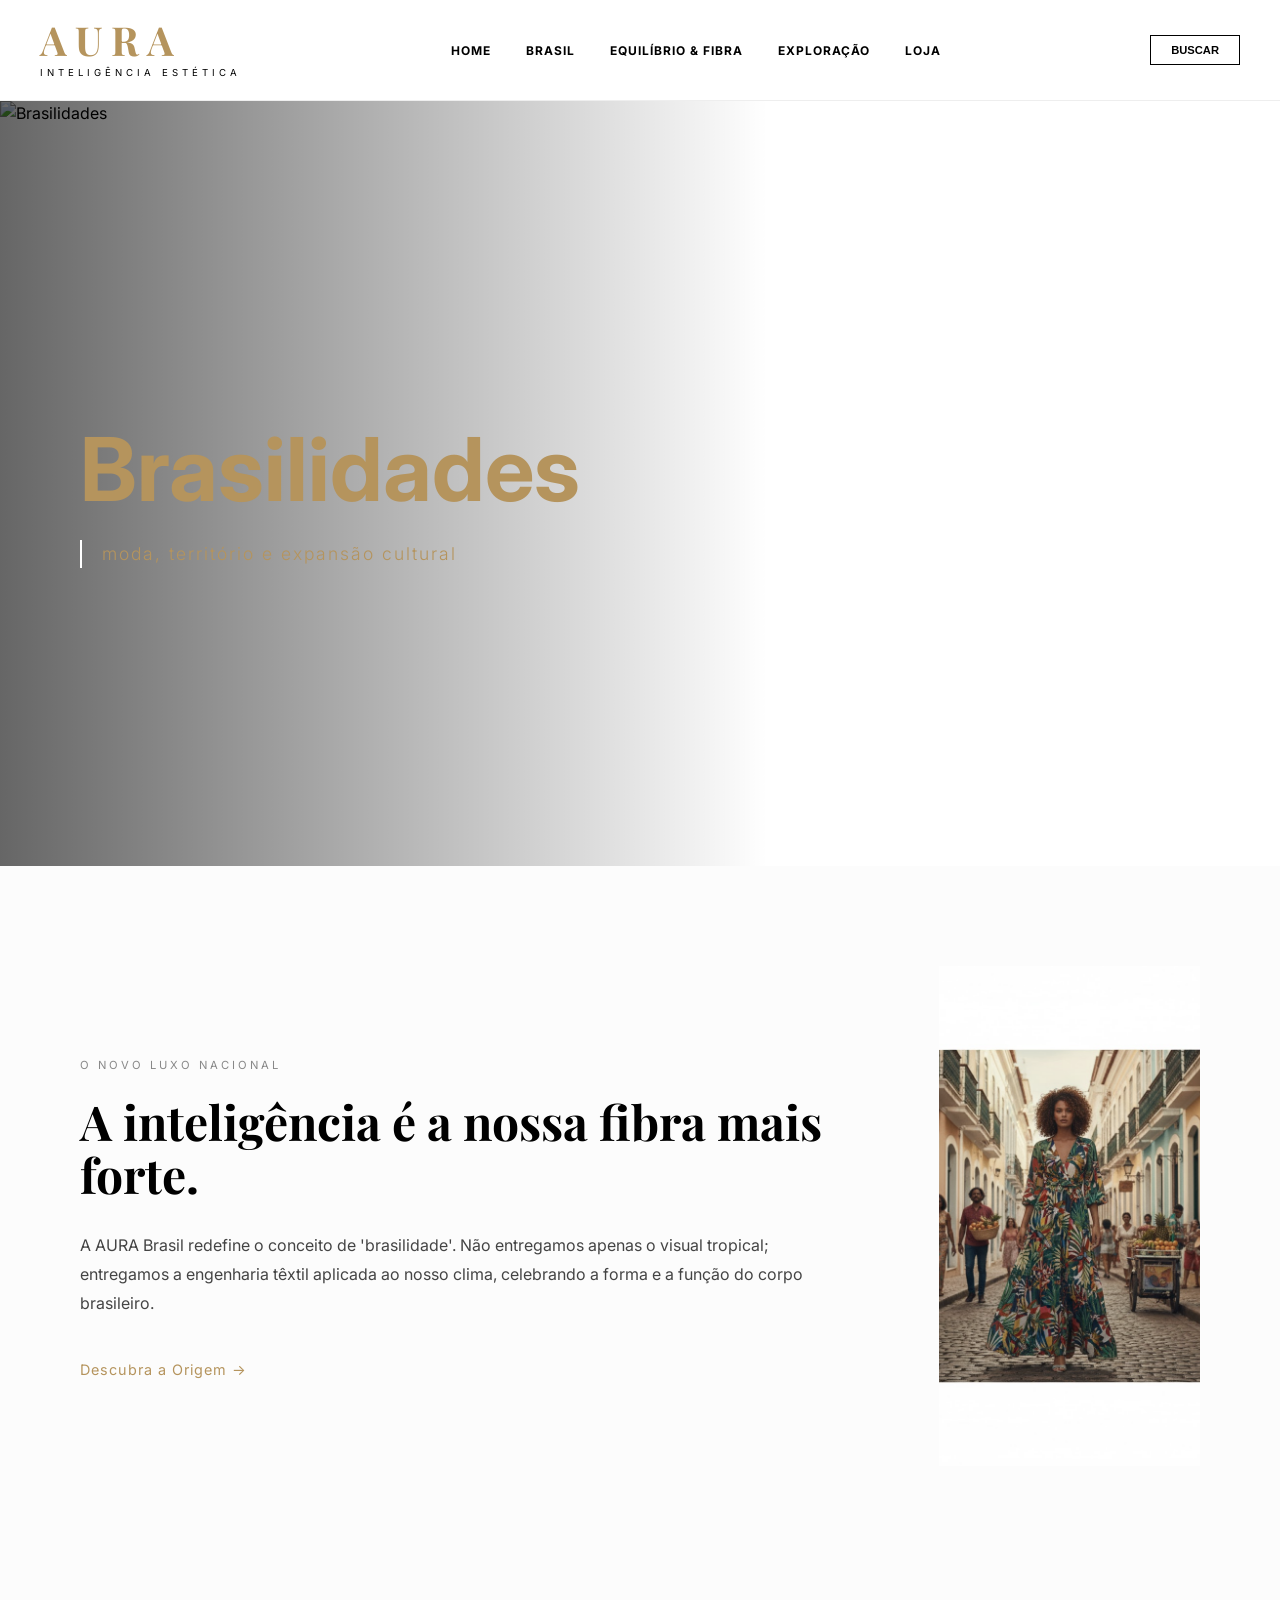
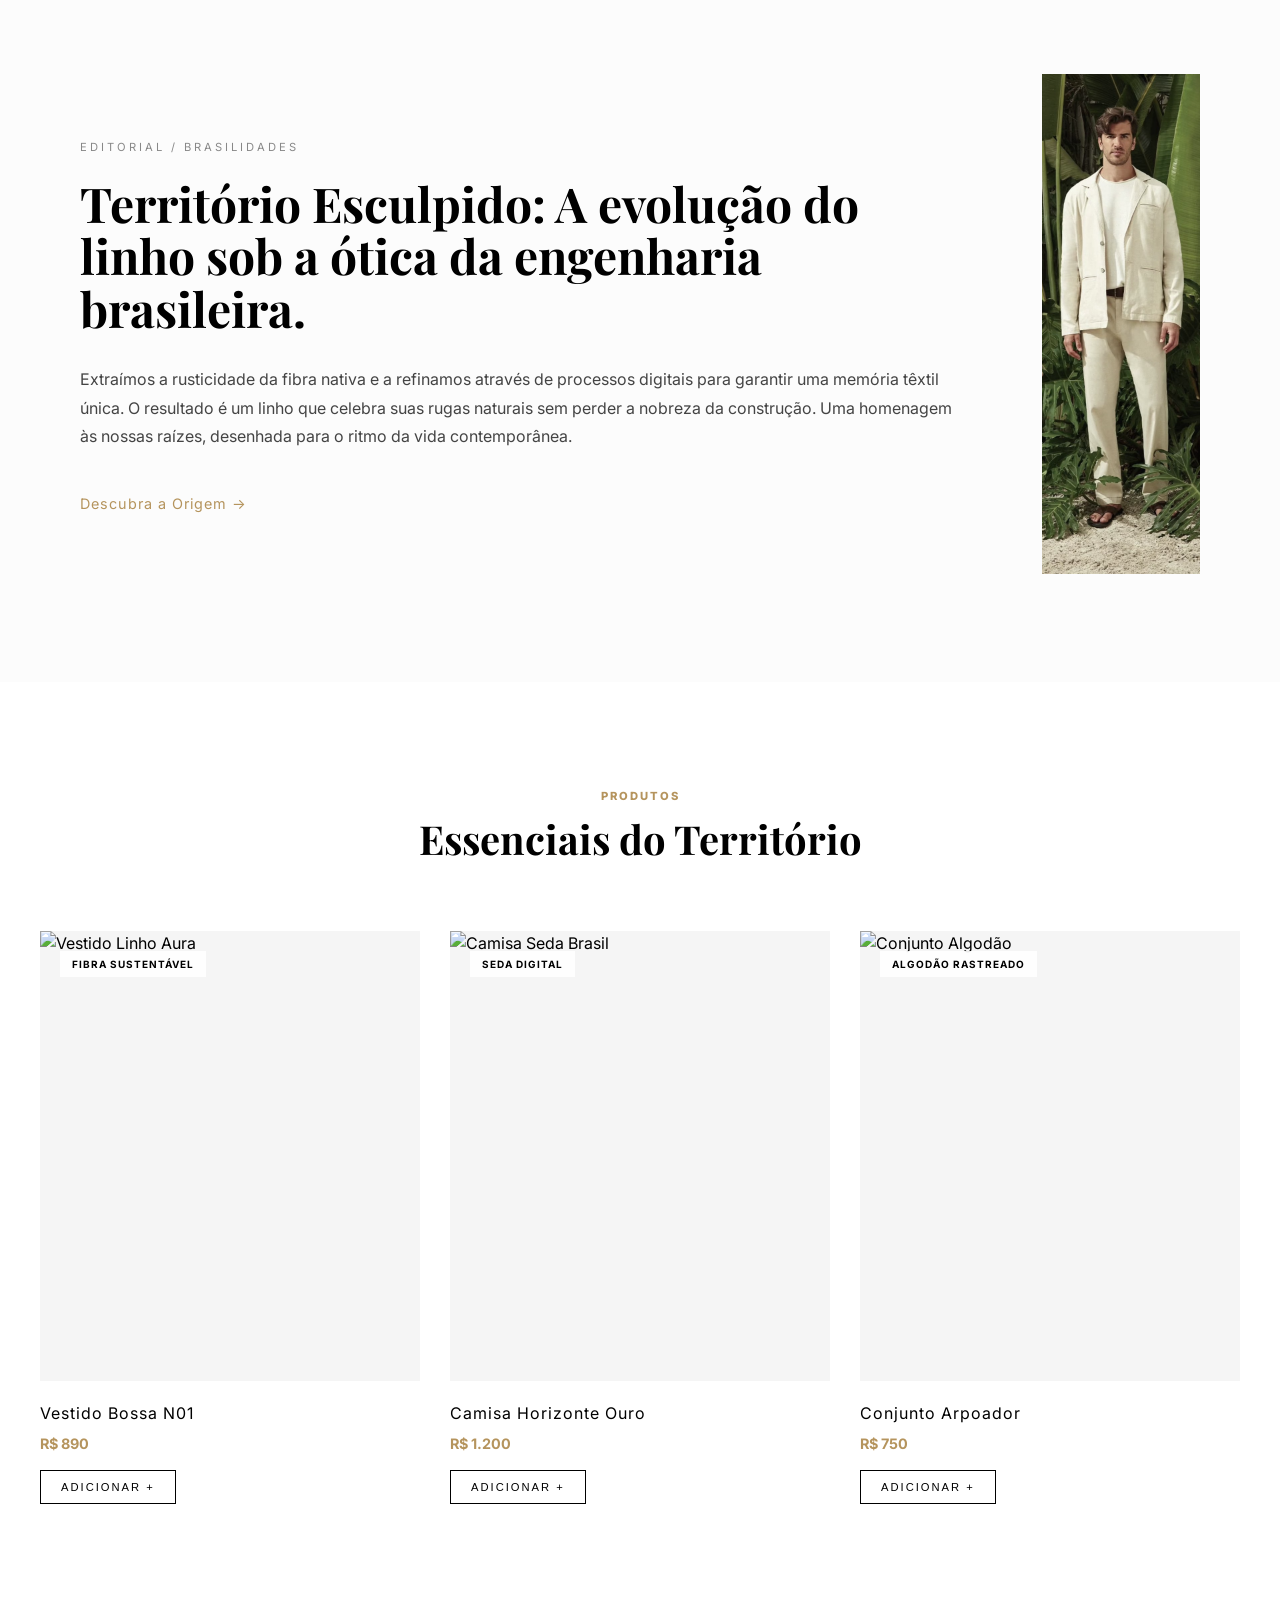
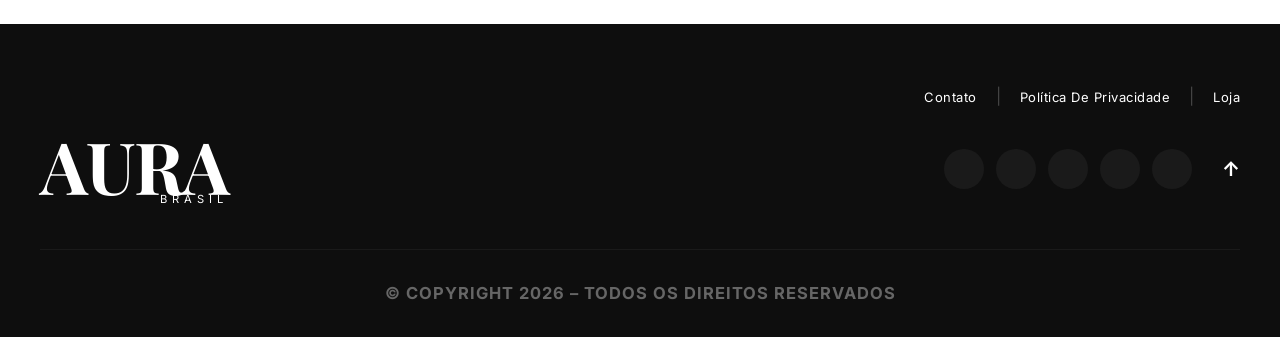
==== seção/brasil.html @ c64dac4e "Versão local atual" ====
<!DOCTYPE html>
<html lang="pt-BR">
<head>
    <meta charset="UTF-8">
    <meta name="viewport" content="width=device-width, initial-scale=1.0">
    <meta name="description" content="AURA - Moda Global, Inteligência e Estilo">
    <title>AURA | Moda & Inteligência Global</title>
    
    <link href="https://fonts.googleapis.com/css2?family=Inter:wght@300;400;700&family=Playfair+Display:wght@700&display=swap" rel="stylesheet">
    <link rel="stylesheet" href="../css/style.css">
</head>
<body>

    <header class="cabecalho-principal">
        <div class="container-menu">
            <div class="logotipo">
                <h1>AURA</h1>
                <span>INTELIGÊNCIA ESTÉTICA</span>
            </div>
            
            <nav class="navegacao-principal">
                <ul>
                    <li><a href="../index.html">HOME</a></li>
                    <li><a href="brasil.html">BRASIL</a></li>
                    <li><a href="#saude">EQUILÍBRIO & FIBRA</a></li>
                    <li><a href="#exploracao">EXPLORAÇÃO</a></li>
                    <li><a href="#loja" class="link-loja">LOJA</a></li>
                </ul>
            </nav>

            <div class="acoes-cabecalho">
                <button class="botao-busca">BUSCAR</button>
            </div>
        </div>
    </header>

  <section class="porta-entrada-brasil">
    <div class="img-container-brasil">
        <img src="../img/Brasilidades.jpg" alt="Brasilidades" class="img-fundo-brasil">
        <div class="overlay-editorial"></div>
    </div>

    <div class="conteudo-entrada-editorial">
        
        <h1 class="titulo-brasil">Brasilidades</h1>
        <p class="subtitulo-brasil">Moda, território e expansão cultural</p>
    </div>
</section>

<section class="secao-manifesto-br">
    <div class="container-manifesto">
        <div class="col-texto">
            <span class="label">O NOVO LUXO NACIONAL</span>
            <h2>A inteligência é a nossa fibra mais forte.</h2>
            <p>A AURA Brasil redefine o conceito de 'brasilidade'. Não entregamos apenas o visual tropical; entregamos a engenharia têxtil aplicada ao nosso clima, celebrando a forma e a função do corpo brasileiro.</p>
            <a href="#" class="link-explorar">Descubra a Origem →</a>
        </div>
        <div class="col-imagem-detalhe">
            <img src="../img/trabalho2-brasil.jpg" alt="Detalhe da trama Aura">
        </div>
    </div>
</section>
<section class="secao-manifesto-br">
    <div class="container-manifesto">
        <div class="col-texto">
            <span class="label">EDITORIAL / BRASILIDADES</span>
            <h2>Território Esculpido: A evolução do linho sob a ótica da engenharia brasileira.</h2>
            <p>Extraímos a rusticidade da fibra nativa e a refinamos através de processos digitais para garantir uma memória têxtil única. O resultado é um linho que celebra suas rugas naturais sem perder a nobreza da construção. Uma homenagem às nossas raízes, desenhada para o ritmo da vida contemporânea.</p>
            <a href="#" class="link-explorar">Descubra a Origem →</a>
        </div>
        <div class="col-imagem-detalhe">
            <img src="../img/trabalho1-brasil.jpg" alt="Detalhe da trama Aura">
        </div>
    </div>
</section>
<section class="vitrine-brasil">
    <header class="cabecalho-vitrine">
        <span class="etiqueta">PRODUTOS</span>
        <h2>Essenciais do Território</h2>
    </header>

    <div class="grade-produtos">
        <div class="card-produto">
            <div class="imagem-wrapper">
                <img src="../img/produto-linho.jpg" alt="Vestido Linho Aura">
                <span class="tag-tecnologia">Fibra Sustentável</span>
            </div>
            <div class="info-produto">
                <h3>Vestido Bossa N01</h3>
                <p class="preco">R$ 890</p>
                <button class="btn-adicionar">ADICIONAR +</button>
            </div>
        </div>

        <div class="card-produto">
            <div class="imagem-wrapper">
                <img src="../img/produto-seda.jpg" alt="Camisa Seda Brasil">
                <span class="tag-tecnologia">Seda Digital</span>
            </div>
            <div class="info-produto">
                <h3>Camisa Horizonte Ouro</h3>
                <p class="preco">R$ 1.200</p>
                <button class="btn-adicionar">ADICIONAR +</button>
            </div>
        </div>

        <div class="card-produto">
            <div class="imagem-wrapper">
                <img src="../img/produto-algodao.jpg" alt="Conjunto Algodão">
                <span class="tag-tecnologia">Algodão Rastreado</span>
            </div>
            <div class="info-produto">
                <h3>Conjunto Arpoador</h3>
                <p class="preco">R$ 750</p>
                <button class="btn-adicionar">ADICIONAR +</button>
            </div>
        </div>
    </div>
</section>
    














<footer class="rodape-aura">
    <div class="container-superior-rodape">
        <nav class="links-auxiliares">
            <a href="#">Contato</a>
            <span class="divisor">|</span>
            <a href="#">Política De Privacidade</a>
            <span class="divisor">|</span>
            <a href="#">Loja</a>
        </nav>
    </div>

    <div class="container-principal-rodape">
        <div class="logo-rodape-fundo">
            <h2 class="logo-aura">AURA</h2>
            <span class="sub-logo">BRASIL</span>
        </div>

        <div class="sociais-e-topo">
            <div class="icones-sociais">
                <a href="#" class="circulo-social"><i class="fab fa-facebook-f"></i></a>
                <a href="#" class="circulo-social"><i class="fab fa-twitter"></i></a>
                <a href="#" class="circulo-social"><i class="fab fa-pinterest-p"></i></a>
                <a href="#" class="circulo-social"><i class="fab fa-instagram"></i></a>
                <a href="#" class="circulo-social"><i class="fab fa-tumblr"></i></a>
            </div>
            <a href="index.html" class="seta-topo">↑</a>
        </div>
    </div>

    <div class="copyright-bazaar">
        <h2>© COPYRIGHT 2026 – TODOS OS DIREITOS RESERVADOS </h2>
        
</footer>
</body>
---- css/style.css ----
:root {
    --ouro: #b5945d;
    --preto: #000000;
    --branco: #ffffff;
    --cinza-suave: #f9f9f9;
    --fonte-serif: 'Playfair Display', serif;
    --fonte-sans: 'Inter', sans-serif;
}

* {
    margin: 0;
    padding: 0;
    box-sizing: border-box;
}

html {
    scroll-behavior: smooth;
}

body {
    background-color: var(--branco);
    font-family: var(--fonte-sans);
    color: var(--preto);
    line-height: 1.6;
}

/* CABEÇALHO  */
.cabecalho-principal {
    background-color: var(--branco);
    border-bottom: 1px solid #eeeeee;
    padding: 20px 0;
    position: sticky;
    top: 0;
    z-index: 1000;
}

.container-menu {
    max-width: 1400px;
    margin: 0 auto;
    display: flex;
    justify-content: space-between;
    align-items: center;
    padding: 0 40px;
}

.logotipo h1 {
    font-family: var(--fonte-serif);
    font-size: 2.5rem;
    letter-spacing: 8px;
    color: var(--ouro);
    line-height: 1;
}

.logotipo span {
    font-size: 0.6rem;
    letter-spacing: 4px;
    display: block;
    color: var(--preto);
    text-align: center;
    margin-top: 5px;
}

.navegacao-principal ul {
    display: flex;
    list-style: none;
    gap: 35px;
}

.navegacao-principal a {
    text-decoration: none;
    color: var(--preto);
    font-size: 0.75rem;
    font-weight: 700;
    letter-spacing: 1px;
    transition: 0.3s;
}

.navegacao-principal a:hover {
    color: var(--ouro);
}

.botao-busca {
    background: none;
    border: 1px solid var(--preto);
    padding: 8px 20px;
    font-size: 0.7rem;
    font-weight: 700;
    cursor: pointer;
}

/* VÍDEO DE ENTRADA*/
.porta-entrada {
    position: relative;
    height: 90vh;
    width: 100%;
    overflow: hidden;
    display: flex;
    align-items: center; 
    justify-content: flex-start; 
}


.video-container {
    position: absolute;
    top: 0;
    left: 0;
    width: 100%;
    height: 100%;
    z-index: -1;
}

.video-fundo {
    width: 100%;
    height: 100%;
    object-fit: cover;
}

.camada-escura {
    position: absolute;
    top: 0;
    left: 0;
    width: 100%;
    height: 100%;
    background: linear-gradient(to right, rgba(5, 5, 5, 0.8) 0%, rgba(0, 0, 0, 0) 100%);
}

.conteudo-entrada {
    max-width: 1400px;
    margin: 0;
    padding: 0 80px; 
    width: 100%;
    display: flex;
    flex-direction: column;
    align-items: flex-start; 
    text-align: left;
    z-index: 2;
}
.lema-aura {
    align-self: flex-start;
}


.lema-aura {
    font-size: clamp(3rem, 10vw, 5.5rem);
    font-weight: 900;
    line-height: 0.85;
    letter-spacing: -3px;
    text-transform: uppercase;
    color: #b5945d;
}

.tagline {
    font-size: 1.2rem;
    color: var(--ouro);
    margin-top: 20px;
    color: #f5f2f2;
}

/* --- SEÇÃO HISTÓRIA --- */
.secao-historia {
    padding: 120px 40px;
    background-color: var(--branco);
}

.container-historia {
    max-width: 1200px;
    margin: 0 auto;
    display: flex;
    gap: 100px;
    align-items: center;
}

.imagens-historia {
    position: relative;
    width: 500px;
    height: 550px;
    flex-shrink: 0;
}

.imagens-historia img {
    position: absolute;
    object-fit: cover;
    display: block;
}

.foto-maior {
    width: 400px !important;
    height: 500px !important;
    top: 0;
    left: 0;
    z-index: 1;
    background-color: #eee;
}

.foto-menor {
    width: 280px !important;
    height: 380px !important;
    bottom: 0;
    right: 0;
    z-index: 2;
    border: 15px solid var(--branco);
    box-shadow: 0 20px 50px rgba(0,0,0,0.1);
    background-color: #ddd;
}

.titulo-sessao {
    font-family: var(--fonte-serif);
    font-size: 3.5rem;
    line-height: 1;
    margin-bottom: 30px;
}

.paragrafo-historia {
    color: #444;
    margin-bottom: 20px;
    font-size: 1.1rem;
}

.link-historia {
    text-decoration: none;
    color: var(--preto);
    font-weight: 700;
    border-bottom: 2px solid var(--ouro);
    padding-bottom: 5px;
}

/* GRADE DE REVISTA */
.grade-revista {
    max-width: 1400px;
    margin: 100px auto;
    display: grid;
    grid-template-columns: 1.6fr 1fr;
    gap: 80px;
    padding: 0 40px;
}

.artigo-principal {
    display: flex;
    flex-direction: column; 
}

.moldura-imagem {
    width: 100%;
    margin-bottom: 30px;
}

.moldura-imagem img {
    width: 100%;
    height: auto;
    display: block;
}

.etiqueta {
    font-size: 0.7rem;
    font-weight: 800;
    color: var(--ouro);
    letter-spacing: 2px;
    text-transform: uppercase;
    margin-bottom: 15px;
}

.titulo-destaque {
    font-family: var(--fonte-serif);
    font-size: clamp(2.5rem, 5vw, 4rem);
    line-height: 1;
    margin-bottom: 20px;
}

.resumo {
    font-size: 1.2rem;
    color: #333;
    margin-bottom: 30px;
}

.acoes-artigo {
    display: flex;
    gap: 20px;
}

.botao-ler, .botao-compra {
    padding: 15px 35px;
    font-size: 0.8rem;
    font-weight: 700;
    text-decoration: none;
    transition: 0.3s;
}

.botao-ler {
    border: 1px solid var(--preto);
    color: var(--preto);
}

.botao-ler:hover {
    background: var(--preto);
    color: var(--branco);
}

.botao-compra {
    background: var(--ouro);
    color: var(--branco);
}

/* --- BARRA LATERAL --- */
.barra-lateral {
    border-left: 1px solid #eeeeee;
    padding-left: 50px;
}

.artigo-secundario {
    margin-bottom: 50px;
    padding-bottom: 30px;
    border-bottom: 1px solid #f0f0f0;
}

.artigo-secundario:last-child {
    border: none;
}

.artigo-secundario h3 {
    font-family: var(--fonte-serif);
    font-size: 1.6rem;
    margin: 10px 0;
}

.artigo-secundario p {
    font-size: 0.95rem;
    color: #666;
    margin-bottom: 10px;
}
.card-editorial {
    background: #fff;
    max-width: 350px;
}

.porta-entrada-brasil {
    position: relative;
    height: 85vh; /* Quase a tela toda para dar impacto */
    width: 100%;
    display: flex;
    align-items: center; /* Centraliza verticalmente */
    justify-content: flex-start; /* Alinha o texto na ESQUERDA */
    overflow: hidden;
}

.img-container-brasil {
    position: absolute;
    top: 0; left: 0;
    width: 100%; height: 100%;
    z-index: 1;
}

.img-fundo-brasil {
    width: 100%;
    height: 100%;
    object-fit: cover; /* Garante que a foto preencha tudo sem achatar */
    object-position: center;
}

/* Camada de escurecimento degradê (mais chique que cor sólida) */
.overlay-editorial {
    position: absolute;
    top: 0; left: 0;
    width: 100%; height: 100%;
    background: linear-gradient(90deg, rgba(0,0,0,0.6) 0%, rgba(0,0,0,0) 60%);
    z-index: 2;
}

.conteudo-entrada-editorial {
    position: relative;
    z-index: 3;
    padding-left: 80px; /* Recuo lateral para o texto não colar na borda */
    max-width: 700px;
    color:#b5945d;
}

.etiqueta-brasil {
    font-size: 0.75rem;
    letter-spacing: 4px;
    text-transform: uppercase;
    color: var(--ouro); /* Um detalhe em dourado aqui fica chique */
    margin-bottom: 15px;
    display: block;
}

.titulo-brasil {
    --fonte-serif: 'Playfair Display', serif;
    --fonte-sans: 'Inter', sans-serif;
    font-size: 5.5rem; /* Grande como uma manchete */
   titulo-brasil-ouro {
    font-family: 'Playfair Display', serif;
    font-size: 6rem;
    color: #b5945d; /* Seu dourado da paleta */
    line-height: 0.9;
    margin-bottom: 20px;
    
    /* O SEGREDO: Uma sombra interna e externa para dar leitura */
    text-shadow: 
        2px 2px 4px rgba(0, 0, 0, 0.3), /* Sombra suave para destacar do fundo claro */
        0px 0px 15px rgba(181, 148, 93, 0.2); /* Um brilho dourado sutil em volta */
    
    /* Refino extra */
    font-weight: 700;
    letter-spacing: -2px;
}

/* Ajuste na Camada Escura para o Dourado brilhar */
}

.subtitulo-brasil {
    font-size: 1.1rem;
    letter-spacing: 2px;
    font-weight: 300;
    text-transform: lowercase; /* Estilo editorial minimalista */
    border-left: 2px solid var(--branco);
    padding-left: 20px;
}
.secao-manifesto-br {
    padding: 100px 80px;
    background-color: #fcfcfc; 
    display: flex;
    justify-content: center;
    
}

.container-manifesto {
    max-width: 1200px;
    display: flex;
    grid-template-columns: 1fr 1fr;
    gap: 80px;
    align-items: center;
}

.label {
    font-size: 0.7rem;
    letter-spacing: 3px;
    color: #888;
    display: block;
    margin-bottom: 20px;
}

.col-texto h2 {
    font-family: 'Playfair Display', serif;
    font-size: 3rem;
    color: #000;
    line-height: 1.1;
    margin-bottom: 30px;
}

.col-texto p {
    font-family: 'Inter', sans-serif;
    line-height: 1.8;
    color: #444;
    margin-bottom: 40px;
}

.link-explorar {
    text-decoration: none;
    color: #b5945d; /
    font-weight: 700;
    letter-spacing: 1px;
    font-size: 0.9rem;
}

.col-imagem-detalhe img {
    width: 100%;
    height: 500px;
    object-fit: cover;
    filter: grayscale(30%); 
}




.vitrine-brasil {
    padding: 100px 40px;
    background-color: #ffffff;
}

.cabecalho-vitrine {
    text-align: center;
    margin-bottom: 60px;
}

.cabecalho-vitrine h2 {
    font-family: 'Playfair Display', serif;
    font-size: 2.5rem;
    color: #000;
}

.grade-produtos {
    display: grid;
    grid-template-columns: repeat(auto-fit, minmax(300px, 1fr));
    gap: 30px;
    max-width: 1400px;
    margin: 0 auto;
}

.card-produto {
    position: relative;
    transition: transform 0.4s ease;
}

.imagem-wrapper {
    position: relative;
    height: 450px;
    overflow: hidden;
    background-color: #f5f5f5;
}

.imagem-wrapper img {
    width: 100%;
    height: 100%;
    object-fit: cover;
    transition: transform 0.6s ease;
}

/* Efeito de zoom na imagem ao passar o mouse */
.card-produto:hover .imagem-wrapper img {
    transform: scale(1.05);
}

.tag-tecnologia {
    position: absolute;
    top: 20px;
    left: 20px;
    background: rgba(255, 255, 255, 0.9);
    color: #000;
    padding: 5px 12px;
    font-size: 10px;
    letter-spacing: 1px;
    text-transform: uppercase;
    font-weight: 700;
}

.info-produto {
    padding: 20px 0;
    text-align: left;
}

.info-produto h3 {
    font-size: 1rem;
    font-weight: 400;
    margin-bottom: 5px;
    letter-spacing: 1px;
}

.preco {
    color: var(--ouro);
    font-weight: 700;
    font-size: 0.9rem;
}

.btn-adicionar {
    margin-top: 15px;
    background: none;
    border: 1px solid #000;
    padding: 10px 20px;
    font-size: 0.7rem;
    letter-spacing: 2px;
    cursor: pointer;
    transition: 0.3s;
}

.btn-adicionar:hover {
    background: #000;
    color: #fff;
}














































.rodape-aura {
    background-color: #0e0e0e; /* Um preto levemente suavizado como na imagem */
    padding: 60px 40px 30px;
    color: #ffffff;
    font-family: 'Inter', sans-serif;
}

/* Links do Topo do Rodapé */
.container-superior-rodape {
    max-width: 1400px;
    margin: 0 auto;
    display: flex;
    justify-content: flex-end; /* Alinha os links à direita */
    margin-bottom: 20px;
}

.links-auxiliares a {
    color: #ffffff;
    text-decoration: none;
    font-size: 13px;
    letter-spacing: 0.5px;
}

.divisor {
    color: #444;
    margin: 0 15px;
}

/* Linha da Logo e Ícones */
.container-principal-rodape {
    max-width: 1400px;
    margin: 0 auto;
    display: flex;
    justify-content: space-between;
    align-items: center;
    border-bottom: none;
    padding-bottom: 40px;
}

.logo-aura {
    font-family: 'Playfair Display', serif;
    font-size: 4.5rem; /* Logo bem grande como na Bazaar */
    letter-spacing: -2px;
    line-height: 1;
}

.sub-logo {
    font-size: 0.7rem;
    letter-spacing: 5px;
    display: block;
    text-align: right;
    margin-top: -10px;
}

/* Ícones Sociais (Círculos) */
.sociais-e-topo {
    display: flex;
    align-items: center;
    gap: 30px;
}

.icones-sociais {
    display: flex;
    gap: 12px;
}

.circulo-social {
    width: 40px;
    height: 40px;
    background-color: #1a1a1a; /* Cinza bem escuro */
    border-radius: 50%;
    display: flex;
    align-items: center;
    justify-content: center;
    color: #ffffff;
    text-decoration: none;
    font-size: 14px;
    transition: 0.3s;
}

.circulo-social:hover {
    background-color: #333;
}

.seta-topo {
    text-decoration: none;
    color: #ffffff;
    font-size: 20px;
    font-weight: bold;
}

/* Copyright Final */
.copyright-bazaar {
    text-align: center;
    border-top: 1px solid #1a1a1a;
    padding-top: 30px;
    font-size: 11px;
    color: #666;
    letter-spacing: 1px;
    text-transform: uppercase;
}

.selo-desenvolvimento {
    margin-top: 15px;
    font-size: 10px;
    color: #444;
}
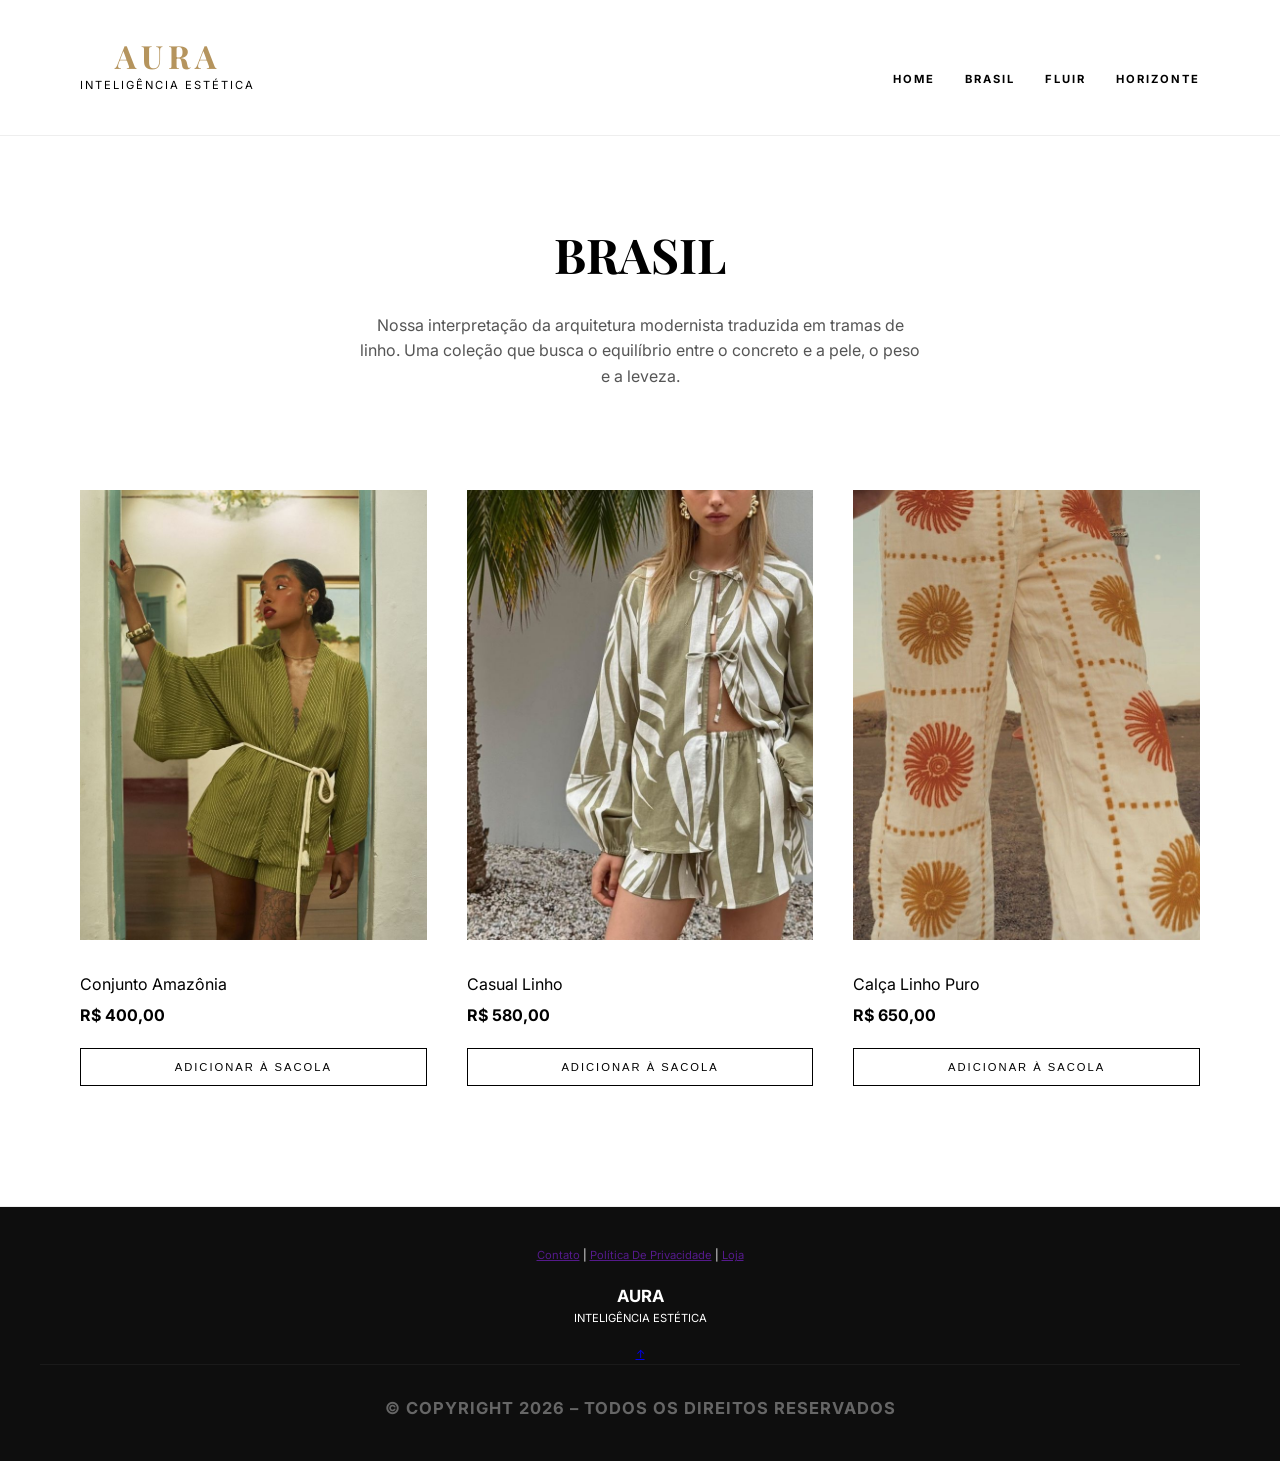
==== commit ededb9d9: "Alterações na coleção" ====
--- a/seção/brasil.html
+++ b/seção/brasil.html
@@ -1,13 +1,11 @@
 <!DOCTYPE html>
-<html lang="pt-BR">
+<html lang="pt-br">
 <head>
     <meta charset="UTF-8">
     <meta name="viewport" content="width=device-width, initial-scale=1.0">
-    <meta name="description" content="AURA - Moda Global, Inteligência e Estilo">
-    <title>AURA | Moda & Inteligência Global</title>
-    
-    <link href="https://fonts.googleapis.com/css2?family=Inter:wght@300;400;700&family=Playfair+Display:wght@700&display=swap" rel="stylesheet">
-    <link rel="stylesheet" href="../css/style.css">
+    <title>Coleção BRASIL | AURA</title>
+    <link href="https://fonts.googleapis.com/css2?family=Playfair+Display:ital,wght@0,400;0,700;1,400&family=Inter:wght@300;400;700&display=swap" rel="stylesheet">
+   <link rel="stylesheet" href="../css/style.css">
 </head>
 <body>
 
@@ -17,154 +15,88 @@
                 <h1>AURA</h1>
                 <span>INTELIGÊNCIA ESTÉTICA</span>
             </div>
-            
             <nav class="navegacao-principal">
                 <ul>
                     <li><a href="../index.html">HOME</a></li>
-                    <li><a href="brasil.html">BRASIL</a></li>
-                    <li><a href="#saude">EQUILÍBRIO & FIBRA</a></li>
-                    <li><a href="#exploracao">EXPLORAÇÃO</a></li>
-                    <li><a href="#loja" class="link-loja">LOJA</a></li>
+                    <li><a href="../seção/brasil.html" class="ativo">BRASIL</a></li>
+                    <li><a href="../seção/fluir.html">FLUIR</a></li>
+                    <li><a href="../seção/horizonte.html">HORIZONTE</a></li>
                 </ul>
             </nav>
-
-            <div class="acoes-cabecalho">
-                <button class="botao-busca">BUSCAR</button>
-            </div>
         </div>
     </header>
 
-  <section class="porta-entrada-brasil">
-    <div class="img-container-brasil">
-        <img src="../img/Brasilidades.jpg" alt="Brasilidades" class="img-fundo-brasil">
-        <div class="overlay-editorial"></div>
-    </div>
+    <main class="pagina-colecao">
+        <section class="intro-colecao">
+            <h1>BRASIL</h1>
+            <p class="resumo-colecao">
+                Nossa interpretação da arquitetura modernista traduzida em tramas de linho. 
+                Uma coleção que busca o equilíbrio entre o concreto e a pele, o peso e a leveza.
+            </p>
+        </section>
 
-    <div class="conteudo-entrada-editorial">
-        
-        <h1 class="titulo-brasil">Brasilidades</h1>
-        <p class="subtitulo-brasil">Moda, território e expansão cultural</p>
-    </div>
-</section>
+        <section class="grade-produtos">
+            <article class="card-produto">
+                <div class="imagem-wrapper">
+                    <img src="../img/brasil-1.jpg" alt="Conjunto Amazônia">
+                </div>
+                <div class="info-produto">
+                    <h3>Conjunto Amazônia</h3>
+                    <p class="preco">R$ 400,00</p>
+                    <button class="btn-adicionar">ADICIONAR À SACOLA</button>
+                </div>
+            </article>
 
-<section class="secao-manifesto-br">
-    <div class="container-manifesto">
-        <div class="col-texto">
-            <span class="label">O NOVO LUXO NACIONAL</span>
-            <h2>A inteligência é a nossa fibra mais forte.</h2>
-            <p>A AURA Brasil redefine o conceito de 'brasilidade'. Não entregamos apenas o visual tropical; entregamos a engenharia têxtil aplicada ao nosso clima, celebrando a forma e a função do corpo brasileiro.</p>
-            <a href="#" class="link-explorar">Descubra a Origem →</a>
+            <article class="card-produto">
+                <div class="imagem-wrapper">
+                    <img src="../img/brasil-2.jpg" alt="Casual Linho">
+                </div>
+                <div class="info-produto">
+                    <h3>Casual Linho</h3>
+                    <p class="preco">R$ 580,00</p>
+                    <button class="btn-adicionar">ADICIONAR À SACOLA</button>
+                </div>
+            </article>
+            <article class="card-produto">
+                <div class="imagem-wrapper">
+                    <img src="../img/brasil-3.jpg" alt="Calça Linho Puro">
+                </div>
+                <div class="info-produto">
+                    <h3>Calça Linho Puro</h3>
+                    <p class="preco">R$ 650,00</p>
+                    <button class="btn-adicionar">ADICIONAR À SACOLA</button>
+                </div>
+            
+        </section>
+    </main>
+
+    <footer class="rodape-aura">
+        <div class="container-superior-rodape">
+            <nav class="links-auxiliares">
+                <a href="">Contato</a>
+                <span class="divisor">|</span>
+                <a href="">Política De Privacidade</a>
+                <span class="divisor">|</span>
+                <a href="">Loja</a>
+            </nav>
+            <br>
         </div>
-        <div class="col-imagem-detalhe">
-            <img src="../img/trabalho2-brasil.jpg" alt="Detalhe da trama Aura">
-        </div>
-    </div>
-</section>
-<section class="secao-manifesto-br">
-    <div class="container-manifesto">
-        <div class="col-texto">
-            <span class="label">EDITORIAL / BRASILIDADES</span>
-            <h2>Território Esculpido: A evolução do linho sob a ótica da engenharia brasileira.</h2>
-            <p>Extraímos a rusticidade da fibra nativa e a refinamos através de processos digitais para garantir uma memória têxtil única. O resultado é um linho que celebra suas rugas naturais sem perder a nobreza da construção. Uma homenagem às nossas raízes, desenhada para o ritmo da vida contemporânea.</p>
-            <a href="#" class="link-explorar">Descubra a Origem →</a>
-        </div>
-        <div class="col-imagem-detalhe">
-            <img src="../img/trabalho1-brasil.jpg" alt="Detalhe da trama Aura">
-        </div>
-    </div>
-</section>
-<section class="vitrine-brasil">
-    <header class="cabecalho-vitrine">
-        <span class="etiqueta">PRODUTOS</span>
-        <h2>Essenciais do Território</h2>
-    </header>
 
-    <div class="grade-produtos">
-        <div class="card-produto">
-            <div class="imagem-wrapper">
-                <img src="../img/produto-linho.jpg" alt="Vestido Linho Aura">
-                <span class="tag-tecnologia">Fibra Sustentável</span>
+        <div class="container-principal-rodape">
+            <div class="logo-rodape-fundo">
+                <h2 class="logo-aura">AURA</h2>
+                <span class="sub-logo">INTELIGÊNCIA ESTÉTICA</span>
             </div>
-            <div class="info-produto">
-                <h3>Vestido Bossa N01</h3>
-                <p class="preco">R$ 890</p>
-                <button class="btn-adicionar">ADICIONAR +</button>
+<br>
+            
+                <a href="brasil.html" class="seta-topo">↑</a>
             </div>
         </div>
 
-        <div class="card-produto">
-            <div class="imagem-wrapper">
-                <img src="../img/produto-seda.jpg" alt="Camisa Seda Brasil">
-                <span class="tag-tecnologia">Seda Digital</span>
-            </div>
-            <div class="info-produto">
-                <h3>Camisa Horizonte Ouro</h3>
-                <p class="preco">R$ 1.200</p>
-                <button class="btn-adicionar">ADICIONAR +</button>
-            </div>
+        <div class="copyright-bazaar">
+            <h2>© COPYRIGHT 2026 – TODOS OS DIREITOS RESERVADOS</h2>
         </div>
+    </footer>
 
-        <div class="card-produto">
-            <div class="imagem-wrapper">
-                <img src="../img/produto-algodao.jpg" alt="Conjunto Algodão">
-                <span class="tag-tecnologia">Algodão Rastreado</span>
-            </div>
-            <div class="info-produto">
-                <h3>Conjunto Arpoador</h3>
-                <p class="preco">R$ 750</p>
-                <button class="btn-adicionar">ADICIONAR +</button>
-            </div>
-        </div>
-    </div>
-</section>
-    
-
-
-
-
-
-
-
-
-
-
-
-
-
-
-<footer class="rodape-aura">
-    <div class="container-superior-rodape">
-        <nav class="links-auxiliares">
-            <a href="#">Contato</a>
-            <span class="divisor">|</span>
-            <a href="#">Política De Privacidade</a>
-            <span class="divisor">|</span>
-            <a href="#">Loja</a>
-        </nav>
-    </div>
-
-    <div class="container-principal-rodape">
-        <div class="logo-rodape-fundo">
-            <h2 class="logo-aura">AURA</h2>
-            <span class="sub-logo">BRASIL</span>
-        </div>
-
-        <div class="sociais-e-topo">
-            <div class="icones-sociais">
-                <a href="#" class="circulo-social"><i class="fab fa-facebook-f"></i></a>
-                <a href="#" class="circulo-social"><i class="fab fa-twitter"></i></a>
-                <a href="#" class="circulo-social"><i class="fab fa-pinterest-p"></i></a>
-                <a href="#" class="circulo-social"><i class="fab fa-instagram"></i></a>
-                <a href="#" class="circulo-social"><i class="fab fa-tumblr"></i></a>
-            </div>
-            <a href="index.html" class="seta-topo">↑</a>
-        </div>
-    </div>
-
-    <div class="copyright-bazaar">
-        <h2>© COPYRIGHT 2026 – TODOS OS DIREITOS RESERVADOS </h2>
-        
-</footer>
 </body>
-               
-           +</html>
--- a/css/style.css
+++ b/css/style.css
@@ -1,4 +1,6 @@
-
+/* 
+    GERAIS
+    */
 :root {
     --ouro: #b5945d;
     --preto: #000000;
@@ -25,7 +27,9 @@
     line-height: 1.6;
 }
 
-/* CABEÇALHO  */
+/* 
+   CABEÇALHO
+    */
 .cabecalho-principal {
     background-color: var(--branco);
     border-bottom: 1px solid #eeeeee;
@@ -89,17 +93,18 @@
     cursor: pointer;
 }
 
-/* VÍDEO DE ENTRADA*/
+/* 
+    VÍDEO
+   */
 .porta-entrada {
     position: relative;
     height: 90vh;
     width: 100%;
     overflow: hidden;
     display: flex;
-    align-items: center; 
-    justify-content: flex-start; 
-}
-
+    align-items: center;
+    justify-content: flex-start;
+}
 
 .video-container {
     position: absolute;
@@ -126,20 +131,13 @@
 }
 
 .conteudo-entrada {
-    max-width: 1400px;
-    margin: 0;
-    padding: 0 80px; 
+    padding: 0 80px;
     width: 100%;
     display: flex;
     flex-direction: column;
-    align-items: flex-start; 
-    text-align: left;
+    align-items: flex-start;
     z-index: 2;
 }
-.lema-aura {
-    align-self: flex-start;
-}
-
 
 .lema-aura {
     font-size: clamp(3rem, 10vw, 5.5rem);
@@ -152,12 +150,13 @@
 
 .tagline {
     font-size: 1.2rem;
-    color: var(--ouro);
     margin-top: 20px;
     color: #f5f2f2;
 }
 
-/* --- SEÇÃO HISTÓRIA --- */
+/* 
+    HISTÓRIA
+   */
 .secao-historia {
     padding: 120px 40px;
     background-color: var(--branco);
@@ -178,30 +177,23 @@
     flex-shrink: 0;
 }
 
-.imagens-historia img {
+.foto-maior {
+    width: 400px;
+    height: 500px;
+    top: 0;
+    left: 0;
     position: absolute;
     object-fit: cover;
-    display: block;
-}
-
-.foto-maior {
-    width: 400px !important;
-    height: 500px !important;
-    top: 0;
-    left: 0;
-    z-index: 1;
-    background-color: #eee;
 }
 
 .foto-menor {
-    width: 280px !important;
-    height: 380px !important;
+    width: 280px;
+    height: 380px;
     bottom: 0;
     right: 0;
-    z-index: 2;
+    position: absolute;
     border: 15px solid var(--branco);
-    box-shadow: 0 20px 50px rgba(0,0,0,0.1);
-    background-color: #ddd;
+    object-fit: cover;
 }
 
 .titulo-sessao {
@@ -225,485 +217,64 @@
     padding-bottom: 5px;
 }
 
-/* GRADE DE REVISTA */
-.grade-revista {
-    max-width: 1400px;
-    margin: 100px auto;
+/*
+   VITRINE DE COLEÇÕES
+   */
+.vitrine-colecoes {
     display: grid;
-    grid-template-columns: 1.6fr 1fr;
-    gap: 80px;
+    grid-template-columns: repeat(3, 1fr);
+    gap: 15px;
     padding: 0 40px;
-}
-
-.artigo-principal {
-    display: flex;
-    flex-direction: column; 
-}
-
-.moldura-imagem {
-    width: 100%;
-    margin-bottom: 30px;
-}
-
-.moldura-imagem img {
-    width: 100%;
-    height: auto;
-    display: block;
-}
-
-.etiqueta {
-    font-size: 0.7rem;
-    font-weight: 800;
-    color: var(--ouro);
-    letter-spacing: 2px;
-    text-transform: uppercase;
-    margin-bottom: 15px;
-}
-
-.titulo-destaque {
-    font-family: var(--fonte-serif);
-    font-size: clamp(2.5rem, 5vw, 4rem);
-    line-height: 1;
-    margin-bottom: 20px;
-}
-
-.resumo {
-    font-size: 1.2rem;
-    color: #333;
-    margin-bottom: 30px;
-}
-
-.acoes-artigo {
-    display: flex;
-    gap: 20px;
-}
-
-.botao-ler, .botao-compra {
-    padding: 15px 35px;
-    font-size: 0.8rem;
-    font-weight: 700;
-    text-decoration: none;
-    transition: 0.3s;
-}
-
-.botao-ler {
-    border: 1px solid var(--preto);
-    color: var(--preto);
-}
-
-.botao-ler:hover {
-    background: var(--preto);
-    color: var(--branco);
-}
-
-.botao-compra {
-    background: var(--ouro);
-    color: var(--branco);
-}
-
-/* --- BARRA LATERAL --- */
-.barra-lateral {
-    border-left: 1px solid #eeeeee;
-    padding-left: 50px;
-}
-
-.artigo-secundario {
-    margin-bottom: 50px;
-    padding-bottom: 30px;
-    border-bottom: 1px solid #f0f0f0;
-}
-
-.artigo-secundario:last-child {
-    border: none;
-}
-
-.artigo-secundario h3 {
-    font-family: var(--fonte-serif);
-    font-size: 1.6rem;
-    margin: 10px 0;
-}
-
-.artigo-secundario p {
-    font-size: 0.95rem;
-    color: #666;
-    margin-bottom: 10px;
-}
-.card-editorial {
-    background: #fff;
-    max-width: 350px;
-}
-
-.porta-entrada-brasil {
+    margin: 50px 0;
+}
+
+.card-colecao {
     position: relative;
-    height: 85vh; /* Quase a tela toda para dar impacto */
-    width: 100%;
-    display: flex;
-    align-items: center; /* Centraliza verticalmente */
-    justify-content: flex-start; /* Alinha o texto na ESQUERDA */
+    height: 600px;
     overflow: hidden;
-}
-
-.img-container-brasil {
-    position: absolute;
-    top: 0; left: 0;
-    width: 100%; height: 100%;
-    z-index: 1;
-}
-
-.img-fundo-brasil {
-    width: 100%;
-    height: 100%;
-    object-fit: cover; /* Garante que a foto preencha tudo sem achatar */
-    object-position: center;
-}
-
-/* Camada de escurecimento degradê (mais chique que cor sólida) */
-.overlay-editorial {
-    position: absolute;
-    top: 0; left: 0;
-    width: 100%; height: 100%;
-    background: linear-gradient(90deg, rgba(0,0,0,0.6) 0%, rgba(0,0,0,0) 60%);
-    z-index: 2;
-}
-
-.conteudo-entrada-editorial {
-    position: relative;
-    z-index: 3;
-    padding-left: 80px; /* Recuo lateral para o texto não colar na borda */
-    max-width: 700px;
-    color:#b5945d;
-}
-
-.etiqueta-brasil {
-    font-size: 0.75rem;
-    letter-spacing: 4px;
-    text-transform: uppercase;
-    color: var(--ouro); /* Um detalhe em dourado aqui fica chique */
-    margin-bottom: 15px;
-    display: block;
-}
-
-.titulo-brasil {
-    --fonte-serif: 'Playfair Display', serif;
-    --fonte-sans: 'Inter', sans-serif;
-    font-size: 5.5rem; /* Grande como uma manchete */
-   titulo-brasil-ouro {
-    font-family: 'Playfair Display', serif;
-    font-size: 6rem;
-    color: #b5945d; /* Seu dourado da paleta */
-    line-height: 0.9;
-    margin-bottom: 20px;
-    
-    /* O SEGREDO: Uma sombra interna e externa para dar leitura */
-    text-shadow: 
-        2px 2px 4px rgba(0, 0, 0, 0.3), /* Sombra suave para destacar do fundo claro */
-        0px 0px 15px rgba(181, 148, 93, 0.2); /* Um brilho dourado sutil em volta */
-    
-    /* Refino extra */
-    font-weight: 700;
-    letter-spacing: -2px;
-}
-
-/* Ajuste na Camada Escura para o Dourado brilhar */
-}
-
-.subtitulo-brasil {
-    font-size: 1.1rem;
-    letter-spacing: 2px;
-    font-weight: 300;
-    text-transform: lowercase; /* Estilo editorial minimalista */
-    border-left: 2px solid var(--branco);
-    padding-left: 20px;
-}
-.secao-manifesto-br {
-    padding: 100px 80px;
-    background-color: #fcfcfc; 
-    display: flex;
-    justify-content: center;
-    
-}
-
-.container-manifesto {
-    max-width: 1200px;
-    display: flex;
-    grid-template-columns: 1fr 1fr;
-    gap: 80px;
-    align-items: center;
-}
-
-.label {
-    font-size: 0.7rem;
-    letter-spacing: 3px;
-    color: #888;
-    display: block;
-    margin-bottom: 20px;
-}
-
-.col-texto h2 {
-    font-family: 'Playfair Display', serif;
-    font-size: 3rem;
-    color: #000;
-    line-height: 1.1;
-    margin-bottom: 30px;
-}
-
-.col-texto p {
-    font-family: 'Inter', sans-serif;
-    line-height: 1.8;
-    color: #444;
-    margin-bottom: 40px;
-}
-
-.link-explorar {
-    text-decoration: none;
-    color: #b5945d; /
-    font-weight: 700;
-    letter-spacing: 1px;
-    font-size: 0.9rem;
-}
-
-.col-imagem-detalhe img {
-    width: 100%;
-    height: 500px;
-    object-fit: cover;
-    filter: grayscale(30%); 
-}
-
-
-
-
-.vitrine-brasil {
-    padding: 100px 40px;
-    background-color: #ffffff;
-}
-
-.cabecalho-vitrine {
-    text-align: center;
-    margin-bottom: 60px;
-}
-
-.cabecalho-vitrine h2 {
-    font-family: 'Playfair Display', serif;
-    font-size: 2.5rem;
-    color: #000;
-}
-
-.grade-produtos {
-    display: grid;
-    grid-template-columns: repeat(auto-fit, minmax(300px, 1fr));
-    gap: 30px;
-    max-width: 1400px;
-    margin: 0 auto;
-}
-
-.card-produto {
-    position: relative;
-    transition: transform 0.4s ease;
-}
-
-.imagem-wrapper {
-    position: relative;
-    height: 450px;
-    overflow: hidden;
-    background-color: #f5f5f5;
-}
-
-.imagem-wrapper img {
+    background: #000;
+}
+
+.card-colecao img {
     width: 100%;
     height: 100%;
     object-fit: cover;
-    transition: transform 0.6s ease;
-}
-
-/* Efeito de zoom na imagem ao passar o mouse */
-.card-produto:hover .imagem-wrapper img {
-    transform: scale(1.05);
-}
-
-.tag-tecnologia {
+    transition: 0.5s;
+    filter: brightness(0.8);
+}
+
+.card-colecao:hover img {
+    transform: scale(1.03);
+    filter: brightness(1);
+}
+
+.overlay-colecao {
     position: absolute;
-    top: 20px;
-    left: 20px;
-    background: rgba(255, 255, 255, 0.9);
-    color: #000;
-    padding: 5px 12px;
-    font-size: 10px;
-    letter-spacing: 1px;
-    text-transform: uppercase;
-    font-weight: 700;
-}
-
-.info-produto {
-    padding: 20px 0;
-    text-align: left;
-}
-
-.info-produto h3 {
-    font-size: 1rem;
-    font-weight: 400;
-    margin-bottom: 5px;
-    letter-spacing: 1px;
-}
-
-.preco {
-    color: var(--ouro);
-    font-weight: 700;
-    font-size: 0.9rem;
-}
-
-.btn-adicionar {
-    margin-top: 15px;
-    background: none;
-    border: 1px solid #000;
+    bottom: 40px;
+    left: 40px;
+    color: #fff;
+    z-index: 2;
+}
+
+.btn-shop {
+    color: #fff;
+    border: 1px solid #fff;
     padding: 10px 20px;
+    text-decoration: none;
     font-size: 0.7rem;
     letter-spacing: 2px;
-    cursor: pointer;
     transition: 0.3s;
 }
 
-.btn-adicionar:hover {
-    background: #000;
-    color: #fff;
-}
-
-
-
-
-
-
-
-
-
-
-
-
-
-
-
-
-
-
-
-
-
-
-
-
-
-
-
-
-
-
-
-
-
-
-
-
-
-
-
-
-
-
-
-
-
-
+/* 
+    RODAPÉ
+    */
 .rodape-aura {
-    background-color: #0e0e0e; /* Um preto levemente suavizado como na imagem */
+    background-color: #0e0e0e;
     padding: 60px 40px 30px;
     color: #ffffff;
-    font-family: 'Inter', sans-serif;
-}
-
-/* Links do Topo do Rodapé */
-.container-superior-rodape {
-    max-width: 1400px;
-    margin: 0 auto;
-    display: flex;
-    justify-content: flex-end; /* Alinha os links à direita */
-    margin-bottom: 20px;
-}
-
-.links-auxiliares a {
-    color: #ffffff;
-    text-decoration: none;
-    font-size: 13px;
-    letter-spacing: 0.5px;
-}
-
-.divisor {
-    color: #444;
-    margin: 0 15px;
-}
-
-/* Linha da Logo e Ícones */
-.container-principal-rodape {
-    max-width: 1400px;
-    margin: 0 auto;
-    display: flex;
-    justify-content: space-between;
-    align-items: center;
-    border-bottom: none;
-    padding-bottom: 40px;
-}
-
-.logo-aura {
-    font-family: 'Playfair Display', serif;
-    font-size: 4.5rem; /* Logo bem grande como na Bazaar */
-    letter-spacing: -2px;
-    line-height: 1;
-}
-
-.sub-logo {
-    font-size: 0.7rem;
-    letter-spacing: 5px;
-    display: block;
-    text-align: right;
-    margin-top: -10px;
-}
-
-/* Ícones Sociais (Círculos) */
-.sociais-e-topo {
-    display: flex;
-    align-items: center;
-    gap: 30px;
-}
-
-.icones-sociais {
-    display: flex;
-    gap: 12px;
-}
-
-.circulo-social {
-    width: 40px;
-    height: 40px;
-    background-color: #1a1a1a; /* Cinza bem escuro */
-    border-radius: 50%;
-    display: flex;
-    align-items: center;
-    justify-content: center;
-    color: #ffffff;
-    text-decoration: none;
-    font-size: 14px;
-    transition: 0.3s;
-}
-
-.circulo-social:hover {
-    background-color: #333;
-}
-
-.seta-topo {
-    text-decoration: none;
-    color: #ffffff;
-    font-size: 20px;
-    font-weight: bold;
-}
-
-/* Copyright Final */
+}
+
 .copyright-bazaar {
     text-align: center;
     border-top: 1px solid #1a1a1a;
@@ -714,9 +285,185 @@
     text-transform: uppercase;
 }
 
-.selo-desenvolvimento {
-    margin-top: 15px;
-    font-size: 10px;
-    color: #444;
-}
-
+
+
+
+
+/* 
+   SEÇÃO BRASIL
+   */
+.secao-brasil {
+    background-color: var(--branco);
+    padding: 100px 0;
+}
+
+.secao-brasil .titulo {
+    color: var(--ouro);
+    font-size: 3rem;
+}
+
+.secao-brasil .conteudo {
+    display: flex;
+    flex-direction: column;
+}
+
+.hero {
+    background-image: url('imagem.jpg');
+    height: 100vh;
+    background-size: cover;
+    background-position: center;
+}
+
+
+/* 
+   ESTILOS Brasil
+ */
+
+:root {
+    --fonte-serif: 'Playfair Display', serif;
+    --fonte-sans: 'Inter', sans-serif;
+    --preto: #000;
+    --branco: #fff;
+    --cinza: #f4f4f4;
+}
+
+body {
+    font-family: var(--fonte-sans);
+    margin: 0;
+    color: var(--preto);
+}
+
+/* 
+   CABECALHO
+   */
+
+.cabecalho-principal {
+    padding: 40px;
+    text-align: center;
+}
+
+.logotipo h1 {
+    font-family: var(--fonte-serif);
+    letter-spacing: 5px;
+    font-size: 2rem;
+    margin: 0;
+}
+
+.logotipo span {
+    font-size: 0.7rem;
+    letter-spacing: 2px;
+}
+
+.navegacao-principal ul {
+    list-style: none;
+    padding: 0;
+    display: flex;
+    justify-content: center;
+    gap: 30px;
+    margin-top: 20px;
+}
+
+.navegacao-principal a {
+    text-decoration: none;
+    color: var(--preto);
+    font-size: 0.7rem;
+    letter-spacing: 2px;
+}
+
+/* 
+   COLEÇÃO
+    */
+
+.intro-colecao {
+    padding: 80px 20px;
+    text-align: center;
+    max-width: 600px;
+    margin: 0 auto;
+}
+
+.intro-colecao h1 {
+    font-family: var(--fonte-serif);
+    font-size: 3rem;
+    margin-bottom: 20px;
+}
+
+.resumo-colecao {
+    font-size: 1rem;
+    line-height: 1.6;
+    color: #555;
+}
+
+/* 
+   GRADE DE PRODUTOS
+    */
+
+.grade-produtos {
+    display: grid;
+    grid-template-columns: repeat(auto-fit, minmax(300px, 1fr));
+    gap: 40px;
+    padding: 20px 40px 100px;
+    max-width: 1200px;
+    margin: 0 auto;
+}
+
+.card-produto {
+    overflow: hidden;
+}
+
+.imagem-wrapper img {
+    width: 100%;
+    height: 450px;
+    object-fit: cover;
+    transition: 0.5s;
+}
+
+.imagem-wrapper:hover img {
+    transform: scale(1.02);
+}
+
+.info-produto {
+    padding: 20px 0;
+}
+
+.info-produto h3 {
+    font-size: 1rem;
+    font-weight: 400;
+    margin: 5px 0;
+}
+
+.preco {
+    font-weight: 700;
+    margin-bottom: 20px;
+}
+
+/* 
+   BOTÃO DE COMPRA
+   */
+
+.btn-adicionar {
+    background: transparent;
+    border: 1px solid var(--preto);
+    padding: 12px 25px;
+    width: 100%;
+    cursor: pointer;
+    font-size: 0.7rem;
+    letter-spacing: 2px;
+    text-transform: uppercase;
+    transition: 0.3s;
+}
+
+.btn-adicionar:hover {
+    background: var(--preto);
+    color: var(--branco);
+}
+
+/* 
+   RODAPÉ
+    */
+
+.rodape-aura {
+    text-align: center;
+    padding: 40px;
+    font-size: 0.7rem;
+    border-top: 1px solid #eee;
+}
